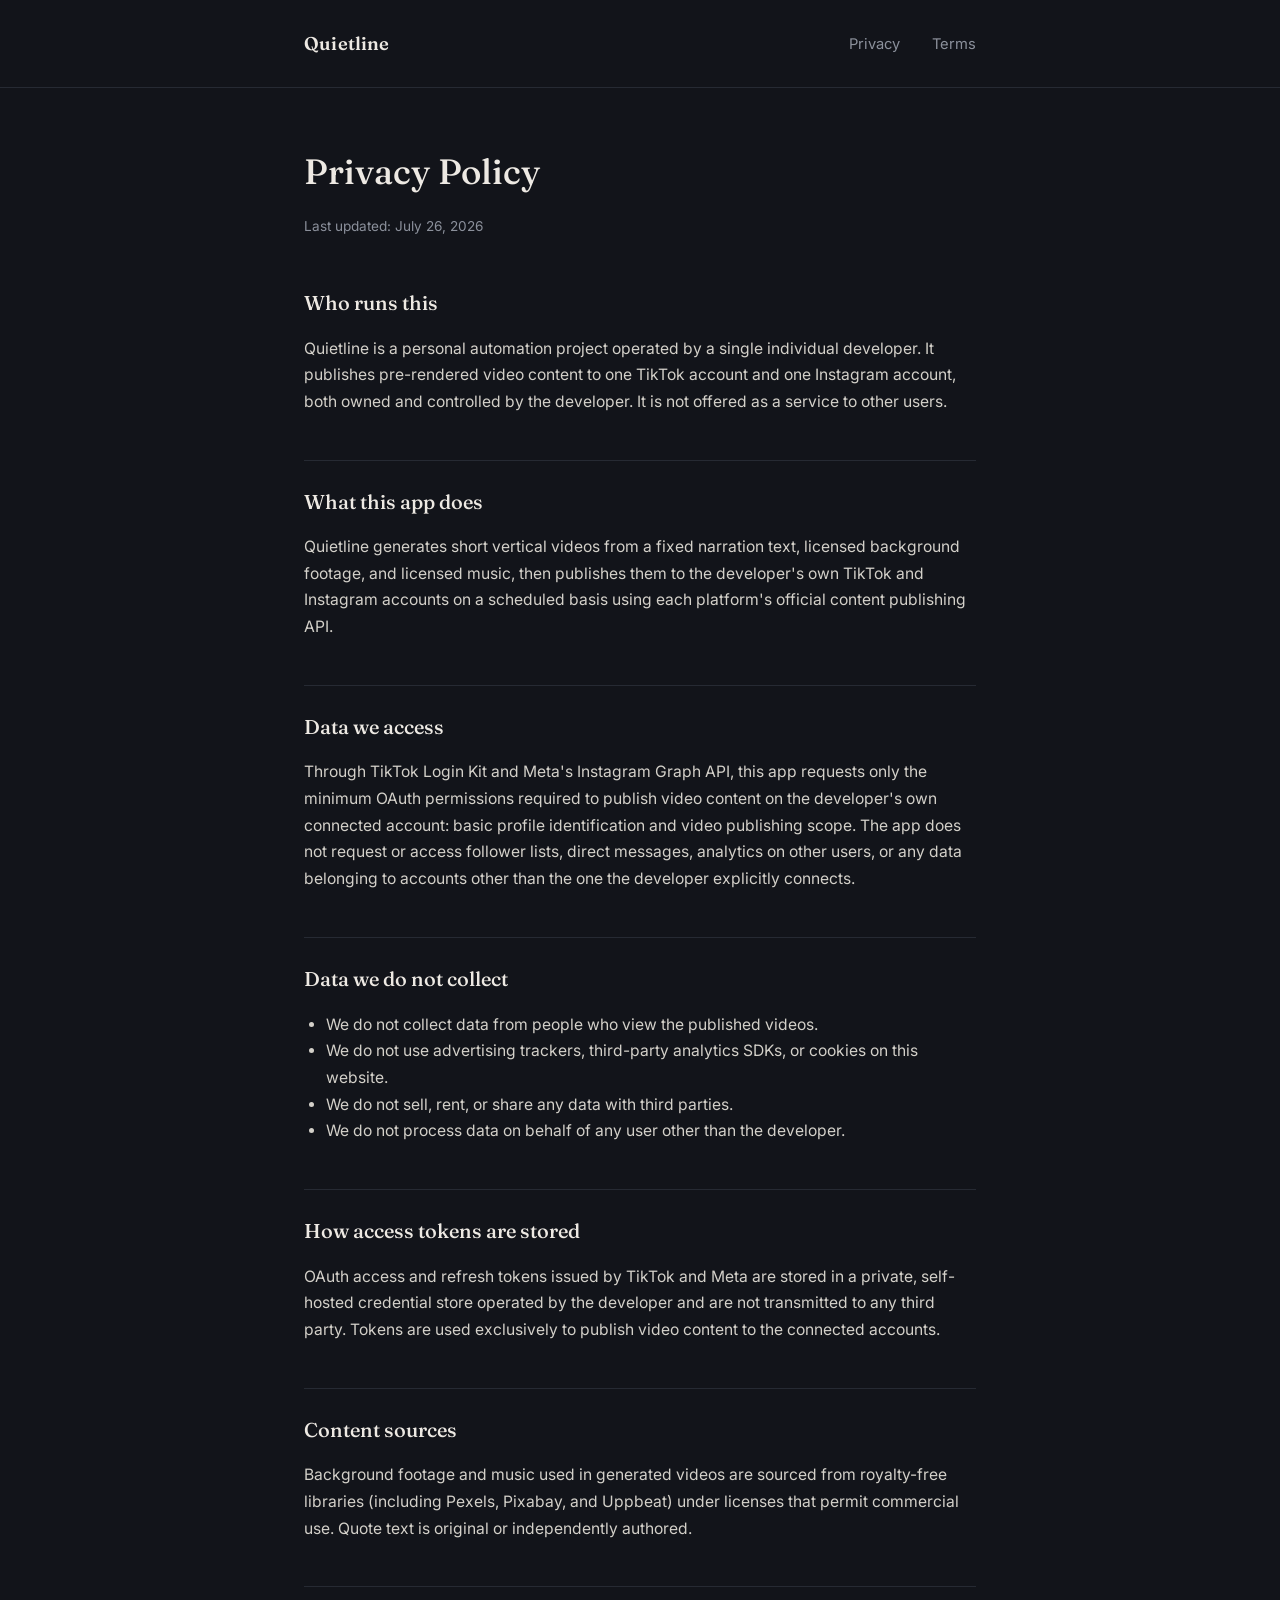
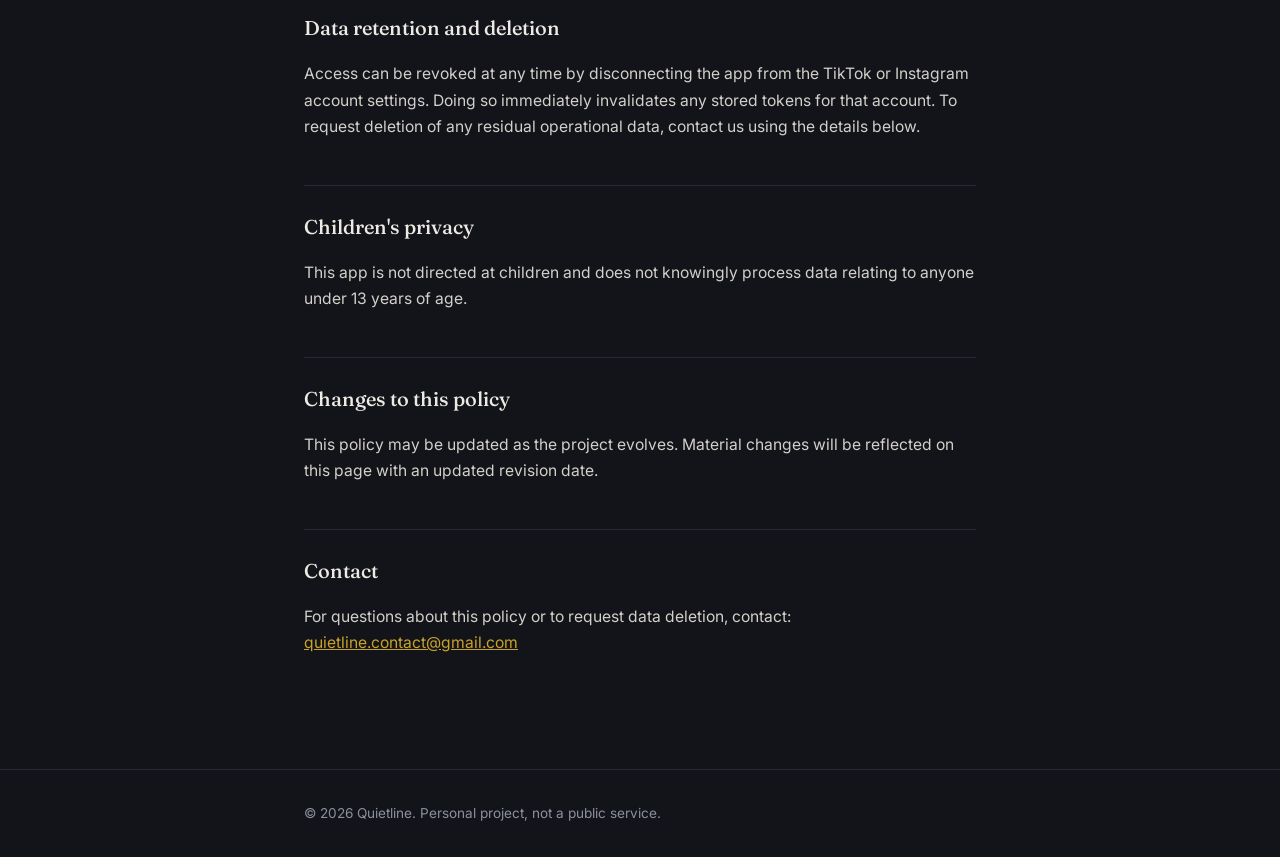
==== privacy.html @ 881baa49 "Add files via upload" ====
<!DOCTYPE html>
<html lang="en">
<head>
<meta charset="UTF-8">
<meta name="viewport" content="width=device-width, initial-scale=1.0">
<title>Privacy Policy — Quietline</title>
<link rel="stylesheet" href="style.css">
</head>
<body>

<header class="site">
  <div class="wrap">
    <a href="index.html" class="brand">Quietline</a>
    <nav class="site">
      <a href="privacy.html">Privacy</a>
      <a href="terms.html">Terms</a>
    </nav>
  </div>
</header>

<main class="legal">
  <div class="wrap">
    <h1>Privacy Policy</h1>
    <p class="updated">Last updated: July 26, 2026</p>

    <h2>Who runs this</h2>
    <p>Quietline is a personal automation project operated by a single individual developer. It publishes pre-rendered video content to one TikTok account and one Instagram account, both owned and controlled by the developer. It is not offered as a service to other users.</p>

    <h2>What this app does</h2>
    <p>Quietline generates short vertical videos from a fixed narration text, licensed background footage, and licensed music, then publishes them to the developer's own TikTok and Instagram accounts on a scheduled basis using each platform's official content publishing API.</p>

    <h2>Data we access</h2>
    <p>Through TikTok Login Kit and Meta's Instagram Graph API, this app requests only the minimum OAuth permissions required to publish video content on the developer's own connected account: basic profile identification and video publishing scope. The app does not request or access follower lists, direct messages, analytics on other users, or any data belonging to accounts other than the one the developer explicitly connects.</p>

    <h2>Data we do not collect</h2>
    <ul>
      <li>We do not collect data from people who view the published videos.</li>
      <li>We do not use advertising trackers, third-party analytics SDKs, or cookies on this website.</li>
      <li>We do not sell, rent, or share any data with third parties.</li>
      <li>We do not process data on behalf of any user other than the developer.</li>
    </ul>

    <h2>How access tokens are stored</h2>
    <p>OAuth access and refresh tokens issued by TikTok and Meta are stored in a private, self-hosted credential store operated by the developer and are not transmitted to any third party. Tokens are used exclusively to publish video content to the connected accounts.</p>

    <h2>Content sources</h2>
    <p>Background footage and music used in generated videos are sourced from royalty-free libraries (including Pexels, Pixabay, and Uppbeat) under licenses that permit commercial use. Quote text is original or independently authored.</p>

    <h2>Data retention and deletion</h2>
    <p>Access can be revoked at any time by disconnecting the app from the TikTok or Instagram account settings. Doing so immediately invalidates any stored tokens for that account. To request deletion of any residual operational data, contact us using the details below.</p>

    <h2>Children's privacy</h2>
    <p>This app is not directed at children and does not knowingly process data relating to anyone under 13 years of age.</p>

    <h2>Changes to this policy</h2>
    <p>This policy may be updated as the project evolves. Material changes will be reflected on this page with an updated revision date.</p>

    <h2>Contact</h2>
    <p>For questions about this policy or to request data deletion, contact: <a href="mailto:quietline.contact@gmail.com">quietline.contact@gmail.com</a></p>
  </div>
</main>

<footer class="site">
  <div class="wrap">
    &copy; 2026 Quietline. Personal project, not a public service.
  </div>
</footer>

</body>
</html>
---- style.css ----
@import url('https://fonts.googleapis.com/css2?family=Fraunces:opsz,wght@9..144,400;9..144,500;9..144,600&family=Inter:wght@400;500;600&display=swap');

:root {
  --bg: #12141a;
  --bg-raised: #181b22;
  --text: #ede9e3;
  --text-dim: #8b909b;
  --accent: #c9a227;
  --line: #262a33;
}

* { box-sizing: border-box; }

html { scroll-behavior: smooth; }

body {
  margin: 0;
  background: var(--bg);
  color: var(--text);
  font-family: 'Inter', -apple-system, sans-serif;
  line-height: 1.7;
  font-size: 16px;
}

.wrap {
  max-width: 720px;
  margin: 0 auto;
  padding: 0 24px;
}

header.site {
  border-bottom: 1px solid var(--line);
  padding: 28px 0;
}

header.site .wrap {
  display: flex;
  align-items: center;
  justify-content: space-between;
}

.brand {
  font-family: 'Fraunces', serif;
  font-weight: 600;
  font-size: 1.15rem;
  color: var(--text);
  text-decoration: none;
  letter-spacing: 0.01em;
}

nav.site a {
  color: var(--text-dim);
  text-decoration: none;
  font-size: 0.92rem;
  margin-left: 28px;
  transition: color 0.15s ease;
}

nav.site a:hover, nav.site a:focus-visible { color: var(--accent); }

.hero {
  position: relative;
  padding: 96px 0 72px;
  overflow: hidden;
}

.hero .mark {
  position: absolute;
  top: -60px;
  left: -20px;
  font-family: 'Fraunces', serif;
  font-size: 320px;
  color: var(--accent);
  opacity: 0.06;
  line-height: 1;
  pointer-events: none;
  user-select: none;
}

.eyebrow {
  color: var(--accent);
  text-transform: uppercase;
  letter-spacing: 0.14em;
  font-size: 0.75rem;
  font-weight: 600;
  margin-bottom: 18px;
}

h1 {
  font-family: 'Fraunces', serif;
  font-weight: 500;
  font-size: clamp(2rem, 5vw, 2.8rem);
  line-height: 1.15;
  margin: 0 0 22px;
  max-width: 14ch;
}

.lede {
  color: var(--text-dim);
  font-size: 1.08rem;
  max-width: 46ch;
  margin: 0 0 36px;
}

.pillars {
  display: grid;
  grid-template-columns: repeat(3, 1fr);
  gap: 1px;
  background: var(--line);
  border: 1px solid var(--line);
  border-radius: 4px;
  overflow: hidden;
  margin-top: 48px;
}

.pillar {
  background: var(--bg-raised);
  padding: 24px 20px;
}

.pillar .num {
  font-family: 'Fraunces', serif;
  color: var(--accent);
  font-size: 0.85rem;
  margin-bottom: 10px;
  display: block;
}

.pillar h3 {
  font-size: 0.95rem;
  font-weight: 600;
  margin: 0 0 8px;
}

.pillar p {
  color: var(--text-dim);
  font-size: 0.85rem;
  margin: 0;
}

main.legal {
  padding: 64px 0 96px;
}

main.legal h1 {
  max-width: none;
  font-size: clamp(1.7rem, 4vw, 2.2rem);
}

main.legal .updated {
  color: var(--text-dim);
  font-size: 0.85rem;
  margin-bottom: 48px;
}

main.legal h2 {
  font-family: 'Fraunces', serif;
  font-weight: 500;
  font-size: 1.25rem;
  margin: 44px 0 14px;
  padding-top: 4px;
  border-top: 1px solid var(--line);
  padding-top: 24px;
}

main.legal h2:first-of-type { border-top: none; padding-top: 0; }

main.legal p, main.legal li {
  color: #d3d0c9;
  font-size: 0.98rem;
}

main.legal ul { padding-left: 22px; }

main.legal a { color: var(--accent); }

footer.site {
  border-top: 1px solid var(--line);
  padding: 32px 0;
  color: var(--text-dim);
  font-size: 0.85rem;
}

@media (max-width: 640px) {
  .pillars { grid-template-columns: 1fr; }
  .hero .mark { font-size: 200px; top: -30px; }
}
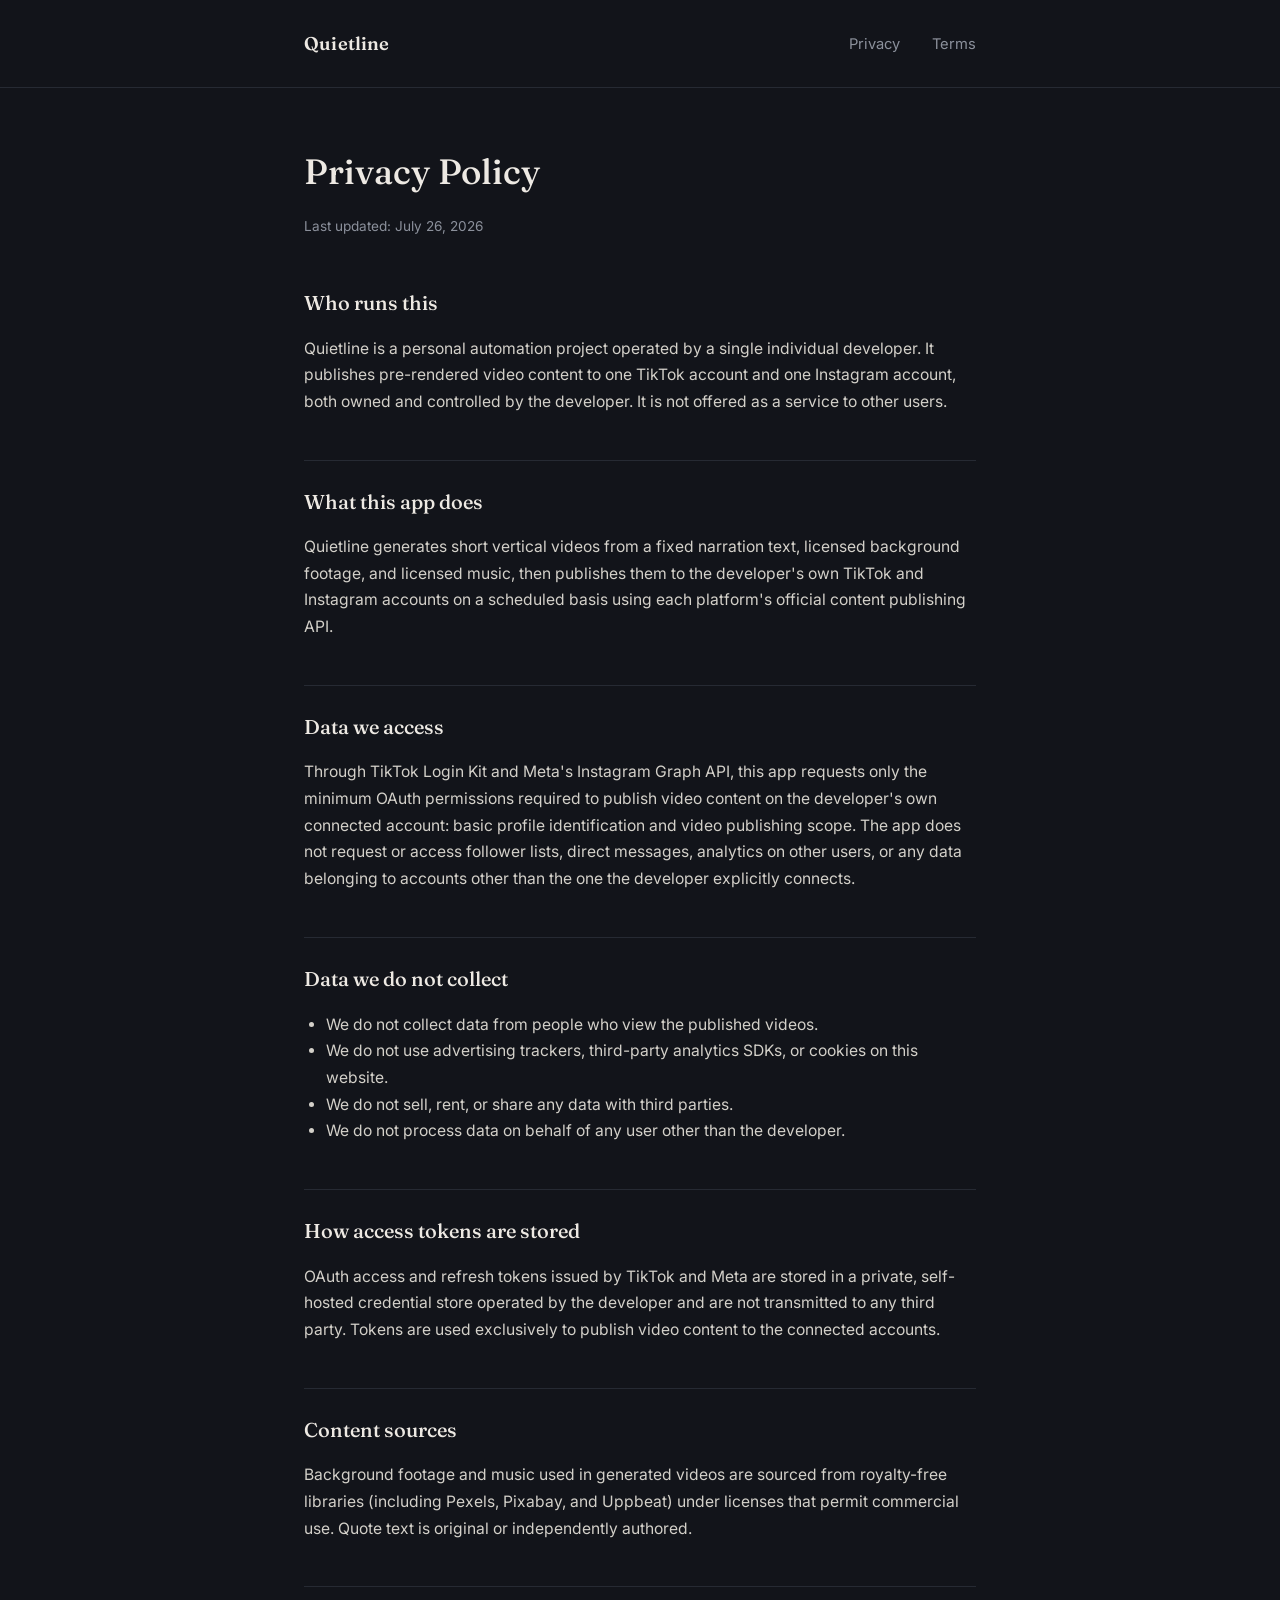
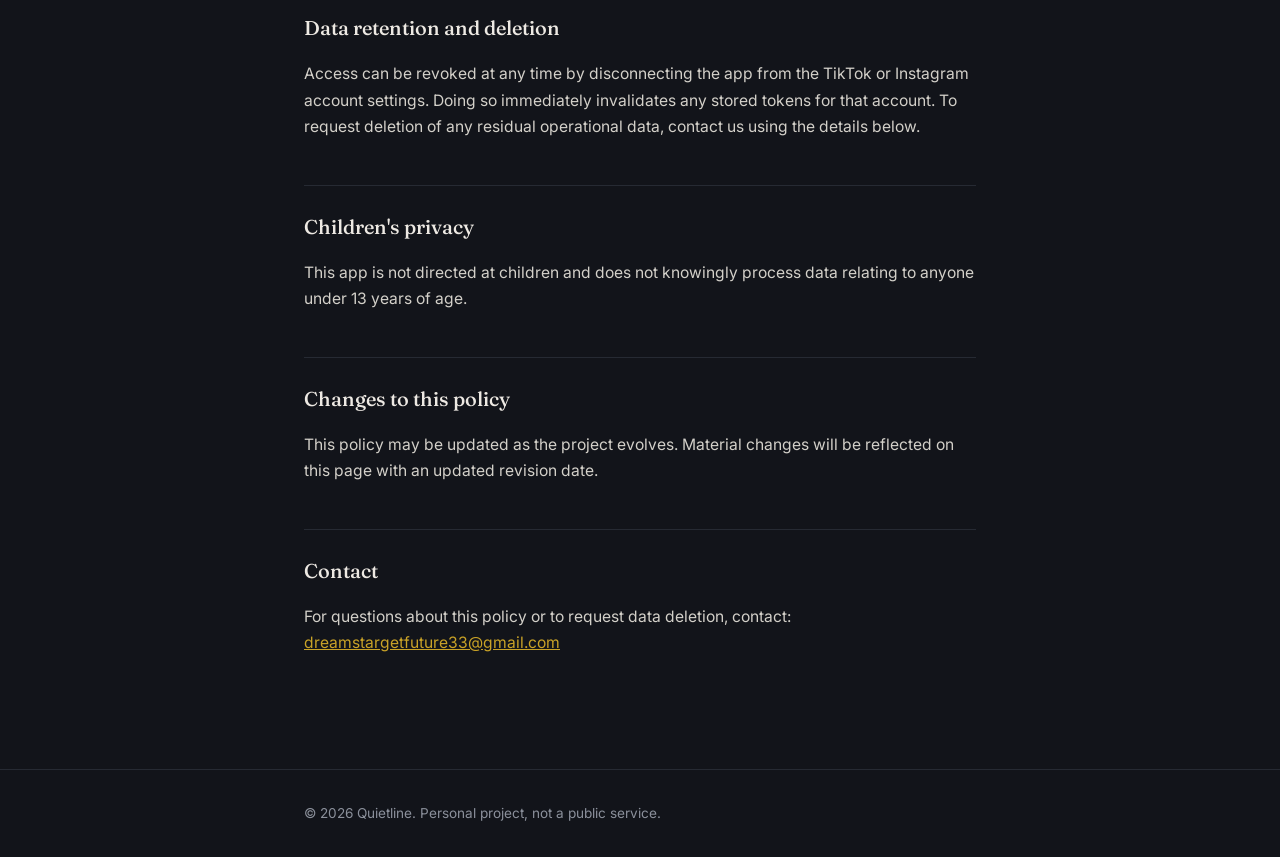
==== commit 10de0fd3: "Update privacy.html" ====
--- a/privacy.html
+++ b/privacy.html
@@ -56,7 +56,7 @@
     <p>This policy may be updated as the project evolves. Material changes will be reflected on this page with an updated revision date.</p>
 
     <h2>Contact</h2>
-    <p>For questions about this policy or to request data deletion, contact: <a href="mailto:quietline.contact@gmail.com">quietline.contact@gmail.com</a></p>
+    <p>For questions about this policy or to request data deletion, contact: <a href="mailto:dreamstargetfuture33@gmail.com">dreamstargetfuture33@gmail.com</a></p>
   </div>
 </main>
 
